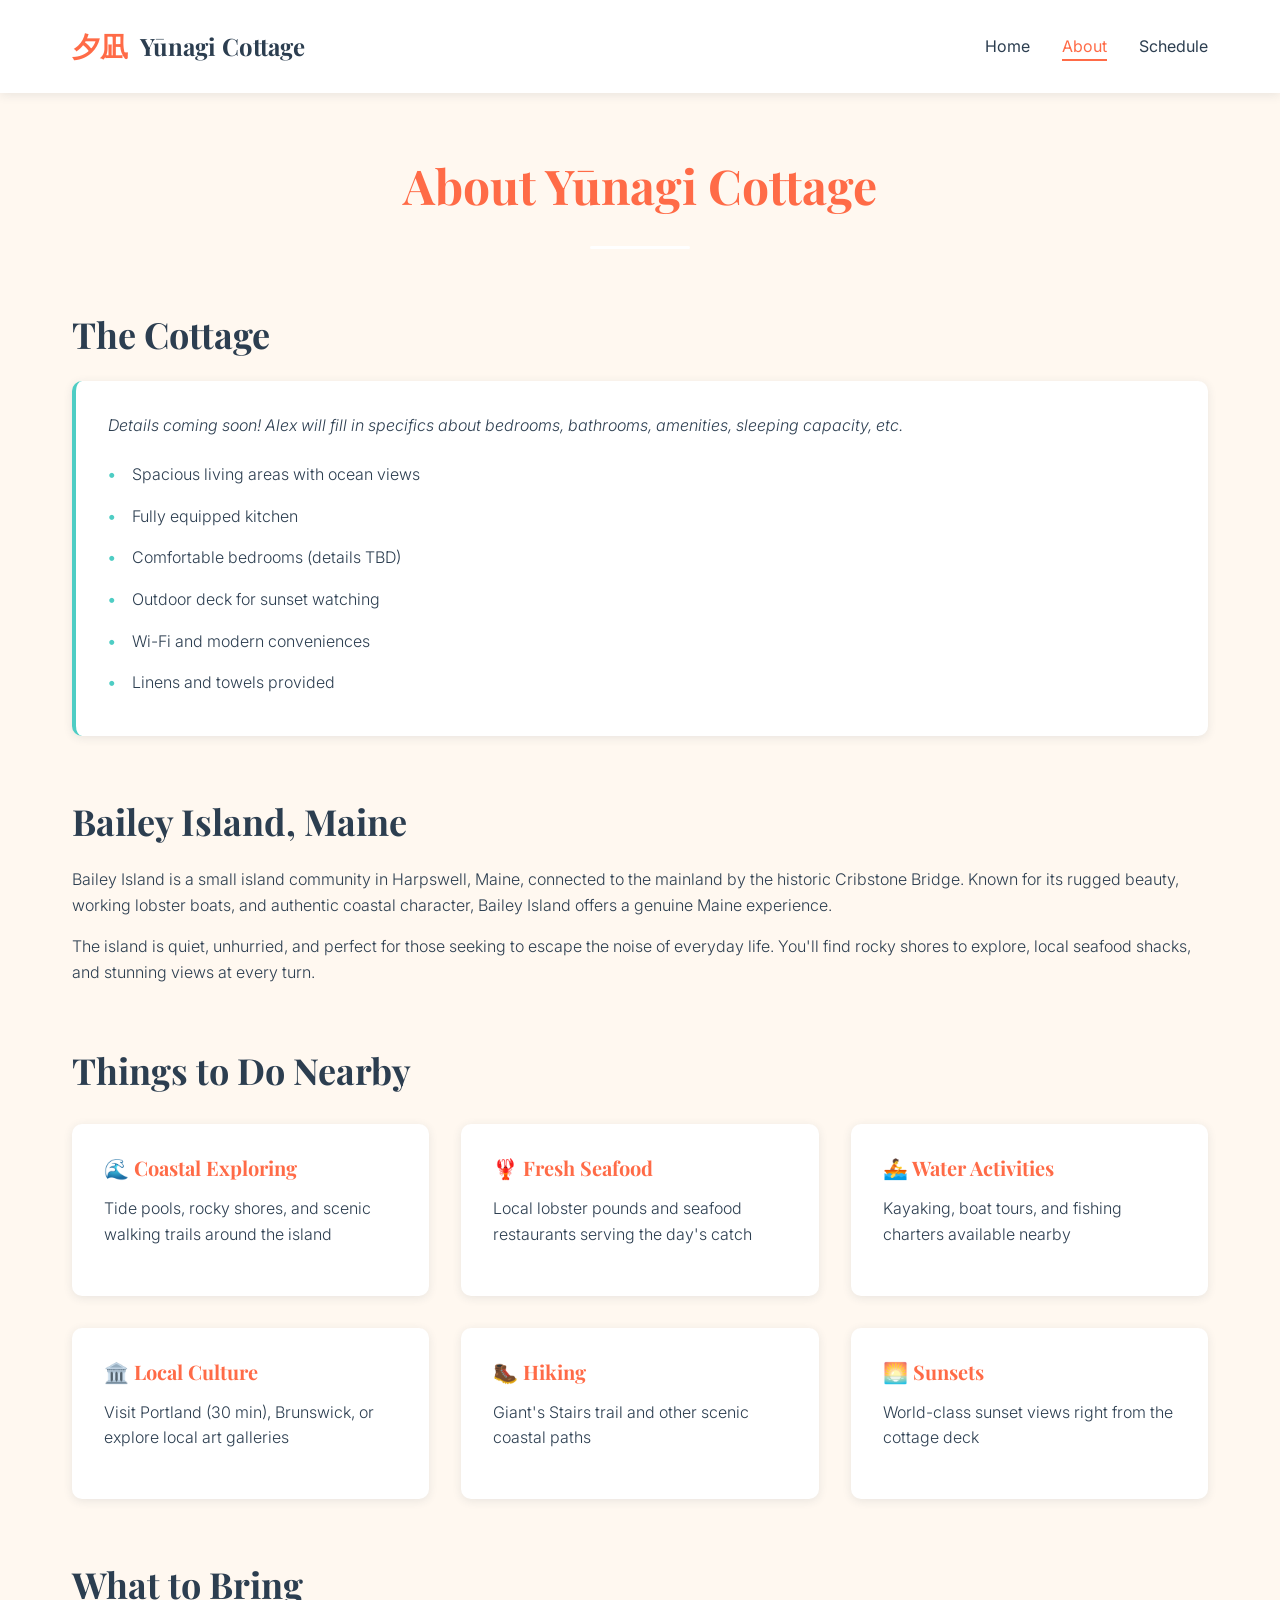
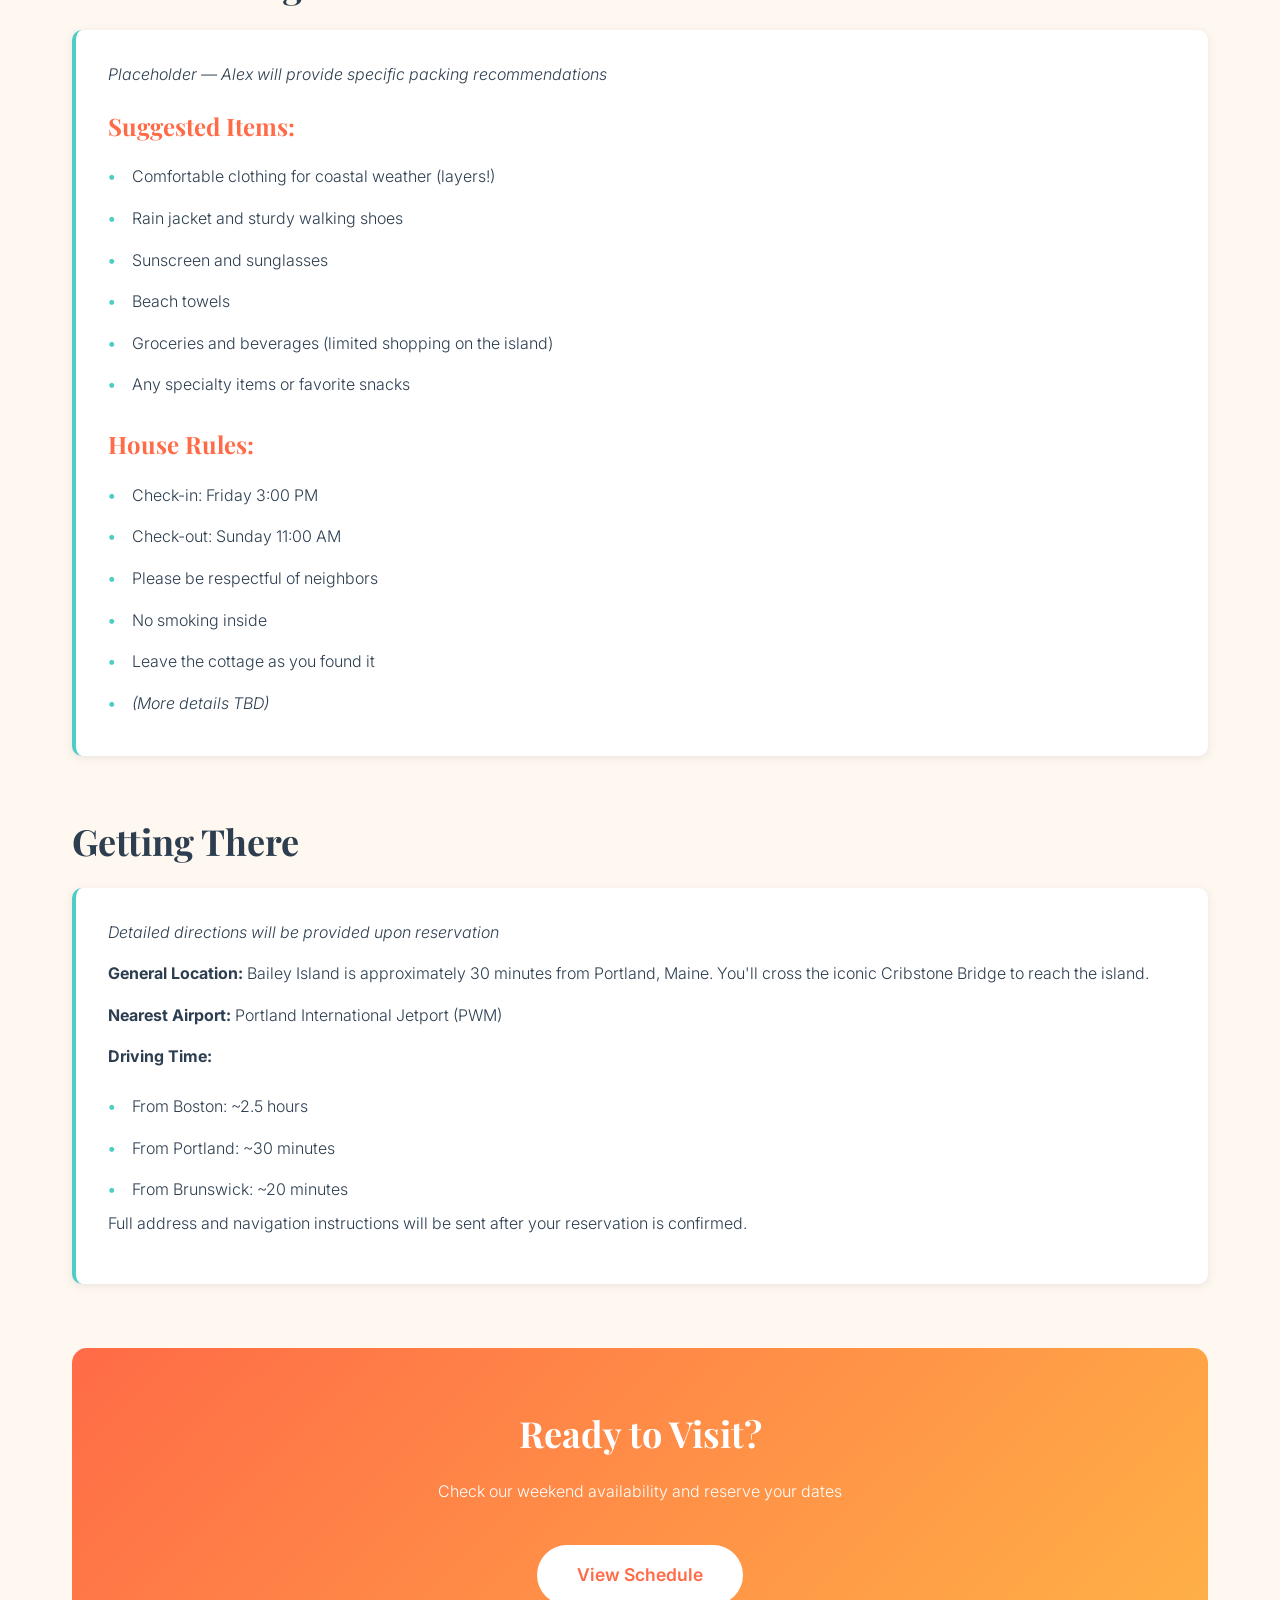
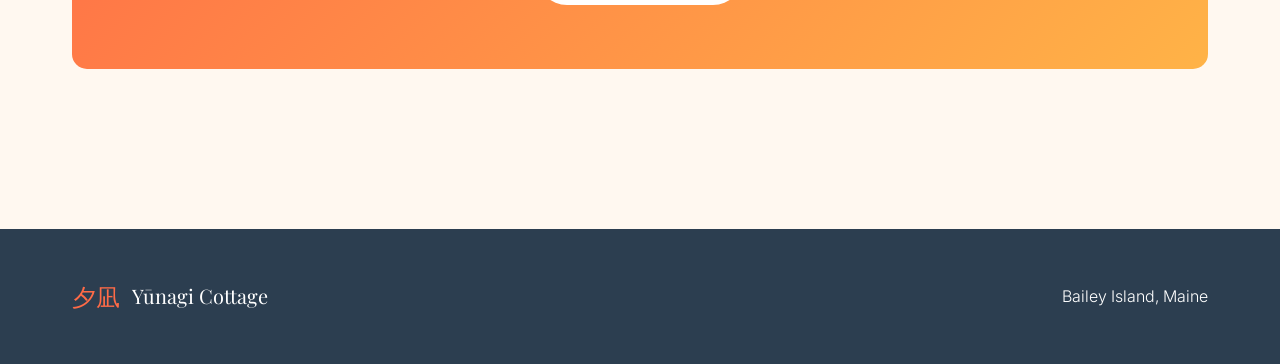
==== about.html @ 48f8e86a "Initial commit: Yūnagi Cottage website" ====
<!DOCTYPE html>
<html lang="en">
<head>
    <meta charset="UTF-8">
    <meta name="viewport" content="width=device-width, initial-scale=1.0">
    <title>About · Yūnagi Cottage</title>
    <link rel="stylesheet" href="css/style.css">
    <link rel="preconnect" href="https://fonts.googleapis.com">
    <link rel="preconnect" href="https://fonts.gstatic.com" crossorigin>
    <link href="https://fonts.googleapis.com/css2?family=Playfair+Display:wght@400;700&family=Inter:wght@300;400;600&display=swap" rel="stylesheet">
</head>
<body>
    <nav class="navbar">
        <div class="container">
            <div class="nav-brand">
                <span class="kanji">夕凪</span>
                <span class="brand-text">Yūnagi Cottage</span>
            </div>
            <ul class="nav-links">
                <li><a href="index.html">Home</a></li>
                <li><a href="about.html" class="active">About</a></li>
                <li><a href="schedule.html">Schedule</a></li>
            </ul>
        </div>
    </nav>

    <main class="container page-content">
        <div class="page-header">
            <h1>About Yūnagi Cottage</h1>
            <div class="wave-divider"></div>
        </div>

        <section class="about-section">
            <h2>The Cottage</h2>
            <div class="info-box">
                <p><em>Details coming soon! Alex will fill in specifics about bedrooms, bathrooms, amenities, sleeping capacity, etc.</em></p>
                
                <ul class="amenities-list">
                    <li>Spacious living areas with ocean views</li>
                    <li>Fully equipped kitchen</li>
                    <li>Comfortable bedrooms (details TBD)</li>
                    <li>Outdoor deck for sunset watching</li>
                    <li>Wi-Fi and modern conveniences</li>
                    <li>Linens and towels provided</li>
                </ul>
            </div>
        </section>

        <section class="about-section">
            <h2>Bailey Island, Maine</h2>
            <p>Bailey Island is a small island community in Harpswell, Maine, connected to the mainland by the historic Cribstone Bridge. Known for its rugged beauty, working lobster boats, and authentic coastal character, Bailey Island offers a genuine Maine experience.</p>
            
            <p>The island is quiet, unhurried, and perfect for those seeking to escape the noise of everyday life. You'll find rocky shores to explore, local seafood shacks, and stunning views at every turn.</p>
        </section>

        <section class="about-section">
            <h2>Things to Do Nearby</h2>
            <div class="activities-grid">
                <div class="activity-card">
                    <h3>🌊 Coastal Exploring</h3>
                    <p>Tide pools, rocky shores, and scenic walking trails around the island</p>
                </div>
                <div class="activity-card">
                    <h3>🦞 Fresh Seafood</h3>
                    <p>Local lobster pounds and seafood restaurants serving the day's catch</p>
                </div>
                <div class="activity-card">
                    <h3>🚣 Water Activities</h3>
                    <p>Kayaking, boat tours, and fishing charters available nearby</p>
                </div>
                <div class="activity-card">
                    <h3>🏛️ Local Culture</h3>
                    <p>Visit Portland (30 min), Brunswick, or explore local art galleries</p>
                </div>
                <div class="activity-card">
                    <h3>🥾 Hiking</h3>
                    <p>Giant's Stairs trail and other scenic coastal paths</p>
                </div>
                <div class="activity-card">
                    <h3>🌅 Sunsets</h3>
                    <p>World-class sunset views right from the cottage deck</p>
                </div>
            </div>
        </section>

        <section class="about-section">
            <h2>What to Bring</h2>
            <div class="info-box">
                <p><em>Placeholder — Alex will provide specific packing recommendations</em></p>
                
                <h3>Suggested Items:</h3>
                <ul>
                    <li>Comfortable clothing for coastal weather (layers!)</li>
                    <li>Rain jacket and sturdy walking shoes</li>
                    <li>Sunscreen and sunglasses</li>
                    <li>Beach towels</li>
                    <li>Groceries and beverages (limited shopping on the island)</li>
                    <li>Any specialty items or favorite snacks</li>
                </ul>
                
                <h3>House Rules:</h3>
                <ul>
                    <li>Check-in: Friday 3:00 PM</li>
                    <li>Check-out: Sunday 11:00 AM</li>
                    <li>Please be respectful of neighbors</li>
                    <li>No smoking inside</li>
                    <li>Leave the cottage as you found it</li>
                    <li><em>(More details TBD)</em></li>
                </ul>
            </div>
        </section>

        <section class="about-section">
            <h2>Getting There</h2>
            <div class="info-box">
                <p><em>Detailed directions will be provided upon reservation</em></p>
                
                <p><strong>General Location:</strong> Bailey Island is approximately 30 minutes from Portland, Maine. You'll cross the iconic Cribstone Bridge to reach the island.</p>
                
                <p><strong>Nearest Airport:</strong> Portland International Jetport (PWM)</p>
                
                <p><strong>Driving Time:</strong></p>
                <ul>
                    <li>From Boston: ~2.5 hours</li>
                    <li>From Portland: ~30 minutes</li>
                    <li>From Brunswick: ~20 minutes</li>
                </ul>
                
                <p>Full address and navigation instructions will be sent after your reservation is confirmed.</p>
            </div>
        </section>

        <div class="cta-section">
            <h2>Ready to Visit?</h2>
            <p>Check our weekend availability and reserve your dates</p>
            <a href="schedule.html" class="btn btn-primary">View Schedule</a>
        </div>
    </main>

    <footer>
        <div class="container">
            <div class="footer-content">
                <div class="footer-brand">
                    <span class="kanji">夕凪</span>
                    <span>Yūnagi Cottage</span>
                </div>
                <div class="footer-location">
                    Bailey Island, Maine
                </div>
            </div>
        </div>
    </footer>
</body>
</html>
---- css/style.css ----
/* Yūnagi Cottage Stylesheet */

/* ========== Color Palette ========== */
:root {
    --coral: #FF6B47;
    --gold: #FFB347;
    --ocean-teal: #4ECDC4;
    --sand: #F7DC6F;
    --warm-white: #FFF8F0;
    --charcoal: #2C3E50;
    --light-gray: #ECF0F1;
    --shadow: rgba(44, 62, 80, 0.1);
    --overlay: rgba(44, 62, 80, 0.4);
}

/* ========== Base Styles ========== */
* {
    margin: 0;
    padding: 0;
    box-sizing: border-box;
}

body {
    font-family: 'Inter', -apple-system, BlinkMacSystemFont, 'Segoe UI', sans-serif;
    font-weight: 300;
    color: var(--charcoal);
    background-color: var(--warm-white);
    line-height: 1.6;
}

h1, h2, h3, h4 {
    font-family: 'Playfair Display', serif;
    font-weight: 700;
    line-height: 1.2;
}

h1 {
    font-size: 3rem;
    margin-bottom: 1rem;
}

h2 {
    font-size: 2.25rem;
    margin-bottom: 1.5rem;
    color: var(--charcoal);
}

h3 {
    font-size: 1.5rem;
    margin-bottom: 1rem;
}

p {
    margin-bottom: 1rem;
}

.container {
    max-width: 1200px;
    margin: 0 auto;
    padding: 0 2rem;
}

/* ========== Navigation ========== */
.navbar {
    background: white;
    padding: 1.5rem 0;
    box-shadow: 0 2px 10px var(--shadow);
    position: sticky;
    top: 0;
    z-index: 100;
}

.navbar .container {
    display: flex;
    justify-content: space-between;
    align-items: center;
}

.nav-brand {
    display: flex;
    align-items: center;
    gap: 0.75rem;
    font-family: 'Playfair Display', serif;
    font-size: 1.5rem;
    font-weight: 700;
    color: var(--charcoal);
}

.nav-brand .kanji {
    color: var(--coral);
    font-size: 1.75rem;
}

.nav-links {
    display: flex;
    list-style: none;
    gap: 2rem;
}

.nav-links a {
    text-decoration: none;
    color: var(--charcoal);
    font-weight: 400;
    transition: color 0.3s ease;
    position: relative;
}

.nav-links a:hover,
.nav-links a.active {
    color: var(--coral);
}

.nav-links a::after {
    content: '';
    position: absolute;
    bottom: -5px;
    left: 0;
    width: 0;
    height: 2px;
    background: var(--coral);
    transition: width 0.3s ease;
}

.nav-links a:hover::after,
.nav-links a.active::after {
    width: 100%;
}

/* ========== Hero Section ========== */
.hero {
    position: relative;
    height: 600px;
    background: linear-gradient(135deg, var(--coral) 0%, var(--gold) 50%, var(--ocean-teal) 100%);
    display: flex;
    align-items: center;
    justify-content: center;
    overflow: hidden;
}

.hero::before {
    content: '';
    position: absolute;
    bottom: 0;
    left: 0;
    right: 0;
    height: 150px;
    background: url('data:image/svg+xml,<svg xmlns="http://www.w3.org/2000/svg" viewBox="0 0 1200 120"><path d="M0,50 Q300,10 600,50 T1200,50 L1200,120 L0,120 Z" fill="%23FFF8F0"/></svg>') no-repeat bottom;
    background-size: cover;
}

.hero-overlay {
    position: absolute;
    top: 0;
    left: 0;
    right: 0;
    bottom: 0;
    background: var(--overlay);
}

.hero-content {
    position: relative;
    z-index: 2;
    text-align: center;
    color: white;
}

.kanji-watermark {
    font-size: 8rem;
    opacity: 0.15;
    position: absolute;
    top: 50%;
    left: 50%;
    transform: translate(-50%, -50%);
    font-family: serif;
    pointer-events: none;
}

.hero h1 {
    font-size: 4rem;
    margin-bottom: 0.5rem;
    text-shadow: 2px 2px 10px rgba(0,0,0,0.3);
}

.subtitle {
    font-size: 1.5rem;
    font-weight: 300;
    font-style: italic;
    margin-bottom: 2rem;
}

.wave-divider {
    width: 100px;
    height: 3px;
    background: white;
    margin: 2rem auto;
    border-radius: 2px;
}

/* ========== Intro Section ========== */
.intro-section {
    padding: 5rem 0;
    text-align: center;
}

.intro-content h2 {
    color: var(--coral);
    margin-bottom: 0.5rem;
}

.meaning {
    font-size: 1.25rem;
    font-style: italic;
    color: var(--ocean-teal);
    margin-bottom: 3rem;
}

.welcome-text {
    max-width: 800px;
    margin: 0 auto 3rem;
    font-size: 1.1rem;
    line-height: 1.8;
}

.welcome-text p {
    margin-bottom: 1.5rem;
}

/* ========== Buttons ========== */
.cta-buttons {
    display: flex;
    gap: 1.5rem;
    justify-content: center;
    flex-wrap: wrap;
}

.btn {
    padding: 1rem 2.5rem;
    font-size: 1.1rem;
    font-weight: 600;
    text-decoration: none;
    border-radius: 50px;
    transition: all 0.3s ease;
    border: none;
    cursor: pointer;
    display: inline-block;
}

.btn-primary {
    background: var(--coral);
    color: white;
}

.btn-primary:hover {
    background: #FF5533;
    transform: translateY(-2px);
    box-shadow: 0 5px 20px rgba(255, 107, 71, 0.4);
}

.btn-secondary {
    background: transparent;
    color: var(--charcoal);
    border: 2px solid var(--charcoal);
}

.btn-secondary:hover {
    background: var(--charcoal);
    color: white;
    transform: translateY(-2px);
}

/* ========== Highlights ========== */
.highlights {
    padding: 4rem 0;
    background: white;
}

.highlight-grid {
    display: grid;
    grid-template-columns: repeat(auto-fit, minmax(300px, 1fr));
    gap: 3rem;
}

.highlight-card {
    text-align: center;
    padding: 2rem;
}

.highlight-icon {
    font-size: 4rem;
    margin-bottom: 1rem;
}

.highlight-card h3 {
    color: var(--coral);
    margin-bottom: 1rem;
}

/* ========== Page Content ========== */
.page-content {
    padding: 4rem 2rem;
}

.page-header {
    text-align: center;
    margin-bottom: 4rem;
}

.page-header h1 {
    color: var(--coral);
}

.about-section {
    margin-bottom: 4rem;
}

.info-box {
    background: white;
    padding: 2rem;
    border-radius: 10px;
    border-left: 4px solid var(--ocean-teal);
    box-shadow: 0 2px 10px var(--shadow);
}

.info-box h3 {
    color: var(--coral);
    margin-top: 1.5rem;
}

.amenities-list,
.info-box ul {
    list-style: none;
    padding-left: 0;
}

.amenities-list li,
.info-box ul li {
    padding: 0.5rem 0;
    padding-left: 1.5rem;
    position: relative;
}

.amenities-list li::before,
.info-box ul li::before {
    content: '•';
    color: var(--ocean-teal);
    font-weight: bold;
    position: absolute;
    left: 0;
}

/* ========== Activities Grid ========== */
.activities-grid {
    display: grid;
    grid-template-columns: repeat(auto-fit, minmax(280px, 1fr));
    gap: 2rem;
    margin-top: 2rem;
}

.activity-card {
    background: white;
    padding: 2rem;
    border-radius: 10px;
    box-shadow: 0 2px 10px var(--shadow);
    transition: transform 0.3s ease, box-shadow 0.3s ease;
}

.activity-card:hover {
    transform: translateY(-5px);
    box-shadow: 0 5px 20px rgba(0,0,0,0.15);
}

.activity-card h3 {
    color: var(--coral);
    font-size: 1.25rem;
}

/* ========== Weekends Grid ========== */
.weekends-grid {
    display: grid;
    grid-template-columns: repeat(auto-fill, minmax(300px, 1fr));
    gap: 2rem;
    margin-top: 3rem;
}

.weekend-card {
    background: white;
    border-radius: 15px;
    padding: 2rem;
    box-shadow: 0 4px 15px var(--shadow);
    transition: all 0.3s ease;
    border: 2px solid transparent;
}

.weekend-card:hover {
    transform: translateY(-5px);
    box-shadow: 0 8px 25px rgba(0,0,0,0.15);
}

.weekend-card.available {
    border-color: var(--ocean-teal);
}

.weekend-card.taken {
    border-color: var(--light-gray);
    background: #f9f9f9;
}

.weekend-date {
    font-family: 'Playfair Display', serif;
    font-size: 1.5rem;
    font-weight: 700;
    color: var(--charcoal);
    margin-bottom: 1rem;
}

.weekend-status {
    display: inline-block;
    padding: 0.5rem 1.5rem;
    border-radius: 25px;
    font-weight: 600;
    font-size: 0.9rem;
    margin-bottom: 1.5rem;
}

.weekend-status.available {
    background: var(--ocean-teal);
    color: white;
}

.weekend-status.taken {
    background: var(--light-gray);
    color: var(--charcoal);
}

.weekend-card .btn {
    width: 100%;
    margin-top: 1rem;
}

.weekend-card.taken .btn {
    opacity: 0.5;
    cursor: not-allowed;
}

/* ========== Loading & Error States ========== */
.loading {
    text-align: center;
    padding: 4rem 0;
}

.spinner {
    border: 4px solid var(--light-gray);
    border-top: 4px solid var(--coral);
    border-radius: 50%;
    width: 50px;
    height: 50px;
    animation: spin 1s linear infinite;
    margin: 0 auto 1rem;
}

@keyframes spin {
    0% { transform: rotate(0deg); }
    100% { transform: rotate(360deg); }
}

.error-banner {
    background: #ffe6e6;
    color: #cc0000;
    padding: 1.5rem;
    border-radius: 10px;
    margin-bottom: 2rem;
    border-left: 4px solid #cc0000;
}

/* ========== Modal ========== */
.modal {
    display: none;
    position: fixed;
    z-index: 1000;
    left: 0;
    top: 0;
    width: 100%;
    height: 100%;
    background: rgba(0,0,0,0.6);
    animation: fadeIn 0.3s ease;
}

@keyframes fadeIn {
    from { opacity: 0; }
    to { opacity: 1; }
}

.modal-content {
    background: white;
    margin: 5% auto;
    padding: 3rem;
    border-radius: 15px;
    max-width: 500px;
    position: relative;
    animation: slideDown 0.3s ease;
}

@keyframes slideDown {
    from {
        transform: translateY(-50px);
        opacity: 0;
    }
    to {
        transform: translateY(0);
        opacity: 1;
    }
}

.close-modal {
    position: absolute;
    top: 1.5rem;
    right: 2rem;
    font-size: 2rem;
    font-weight: 300;
    color: var(--charcoal);
    cursor: pointer;
    transition: color 0.3s ease;
}

.close-modal:hover {
    color: var(--coral);
}

.modal-weekend-label {
    font-family: 'Playfair Display', serif;
    font-size: 1.5rem;
    color: var(--coral);
    margin-bottom: 2rem;
    text-align: center;
}

/* ========== Forms ========== */
.form-group {
    margin-bottom: 1.5rem;
}

.form-group label {
    display: block;
    font-weight: 600;
    margin-bottom: 0.5rem;
    color: var(--charcoal);
}

.form-group input {
    width: 100%;
    padding: 0.75rem 1rem;
    border: 2px solid var(--light-gray);
    border-radius: 8px;
    font-size: 1rem;
    font-family: 'Inter', sans-serif;
    transition: border-color 0.3s ease;
}

.form-group input:focus {
    outline: none;
    border-color: var(--ocean-teal);
}

.form-group small {
    display: block;
    margin-top: 0.5rem;
    color: #777;
    font-size: 0.875rem;
}

.form-error {
    background: #ffe6e6;
    color: #cc0000;
    padding: 1rem;
    border-radius: 8px;
    margin-bottom: 1.5rem;
    font-size: 0.9rem;
}

.form-actions {
    display: flex;
    gap: 1rem;
    justify-content: flex-end;
    margin-top: 2rem;
}

.btn-spinner {
    display: inline-block;
    width: 16px;
    height: 16px;
    border: 2px solid white;
    border-top-color: transparent;
    border-radius: 50%;
    animation: spin 0.6s linear infinite;
}

/* ========== CTA Section ========== */
.cta-section {
    text-align: center;
    padding: 4rem 2rem;
    background: linear-gradient(135deg, var(--coral) 0%, var(--gold) 100%);
    border-radius: 15px;
    color: white;
    margin-top: 4rem;
}

.cta-section h2 {
    color: white;
}

.cta-section .btn-primary {
    background: white;
    color: var(--coral);
    margin-top: 1.5rem;
}

.cta-section .btn-primary:hover {
    background: var(--warm-white);
}

/* ========== Footer ========== */
footer {
    background: var(--charcoal);
    color: white;
    padding: 3rem 0;
    margin-top: 6rem;
}

.footer-content {
    display: flex;
    justify-content: space-between;
    align-items: center;
}

.footer-brand {
    display: flex;
    align-items: center;
    gap: 0.75rem;
    font-family: 'Playfair Display', serif;
    font-size: 1.25rem;
}

.footer-brand .kanji {
    color: var(--coral);
    font-size: 1.5rem;
}

/* ========== Responsive Design ========== */
@media (max-width: 768px) {
    .container {
        padding: 0 1.5rem;
    }

    .nav-links {
        gap: 1rem;
    }

    .hero {
        height: 400px;
    }

    .hero h1 {
        font-size: 2.5rem;
    }

    .subtitle {
        font-size: 1.1rem;
    }

    h1 {
        font-size: 2rem;
    }

    h2 {
        font-size: 1.75rem;
    }

    .cta-buttons {
        flex-direction: column;
        align-items: stretch;
    }

    .btn {
        width: 100%;
        text-align: center;
    }

    .highlight-grid,
    .activities-grid,
    .weekends-grid {
        grid-template-columns: 1fr;
    }

    .footer-content {
        flex-direction: column;
        gap: 1rem;
        text-align: center;
    }

    .modal-content {
        margin: 10% 1rem;
        padding: 2rem 1.5rem;
    }

    .form-actions {
        flex-direction: column;
    }

    .kanji-watermark {
        font-size: 5rem;
    }
}
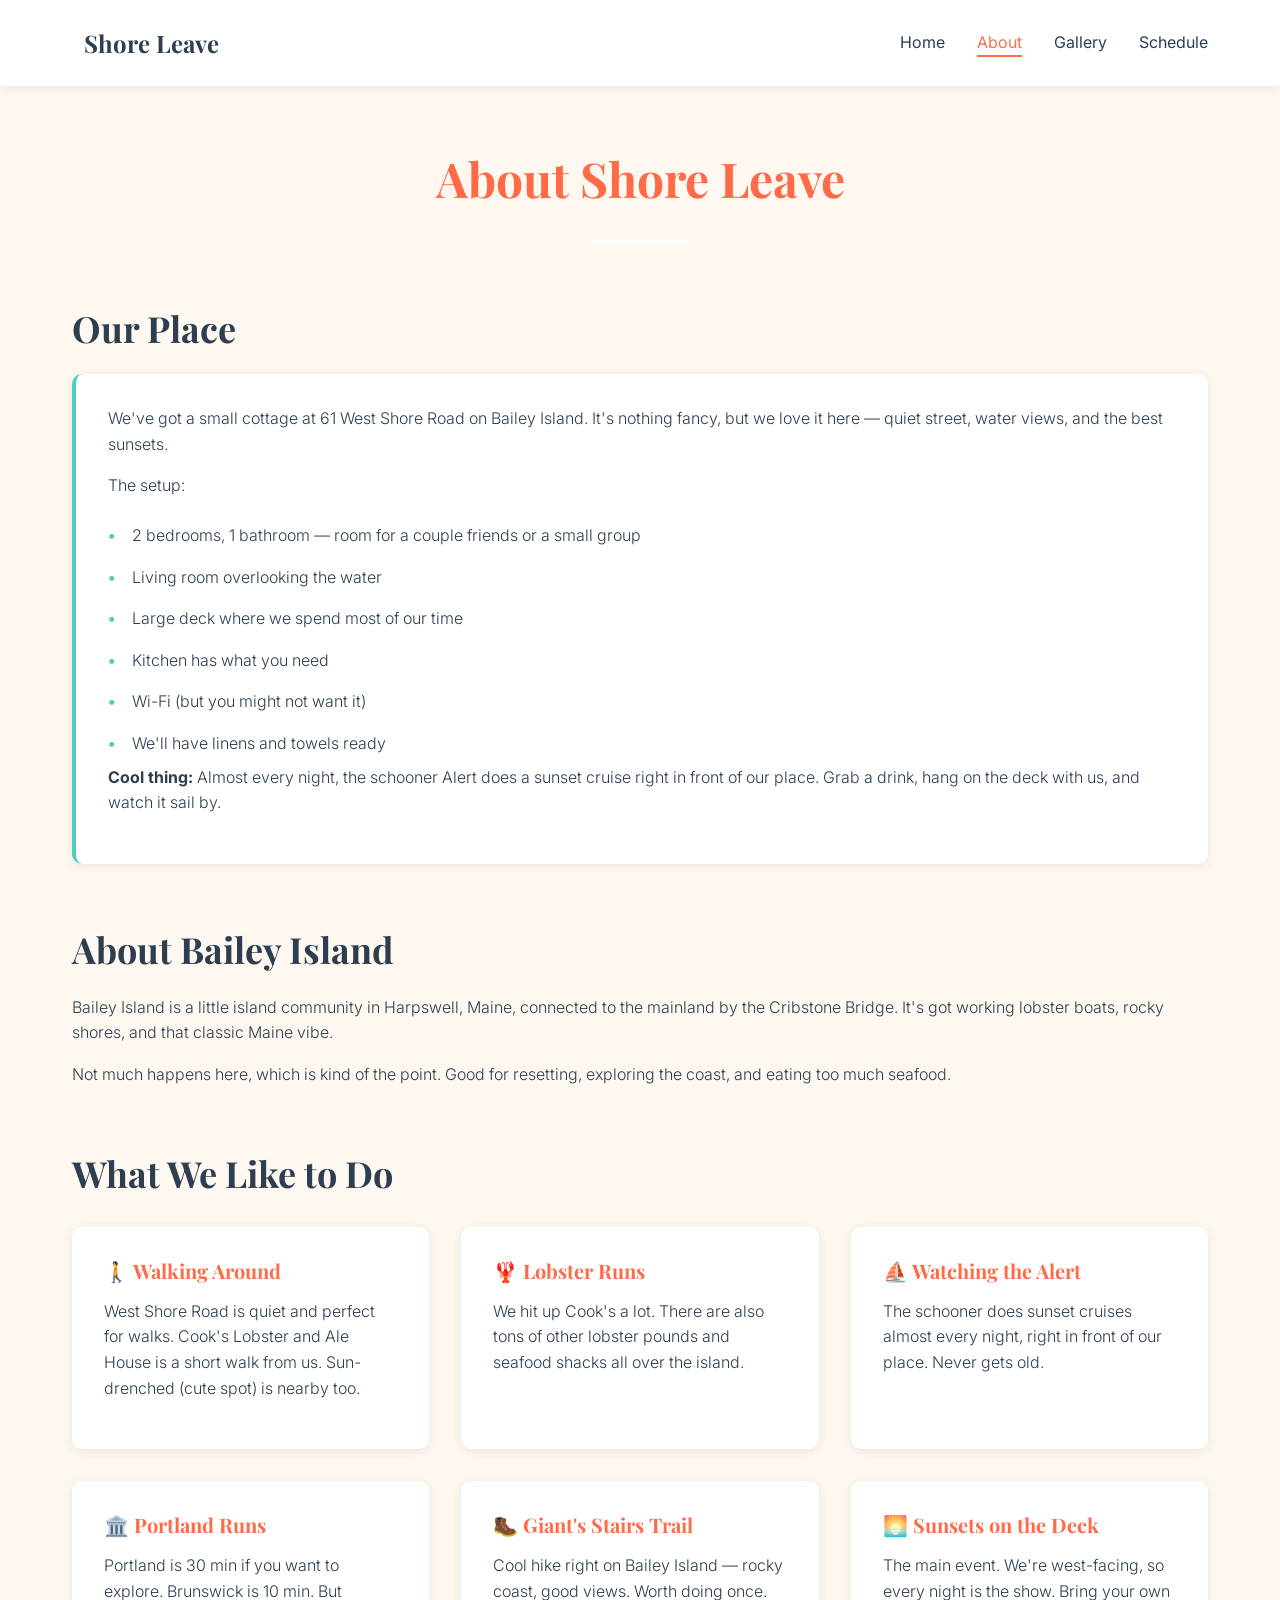
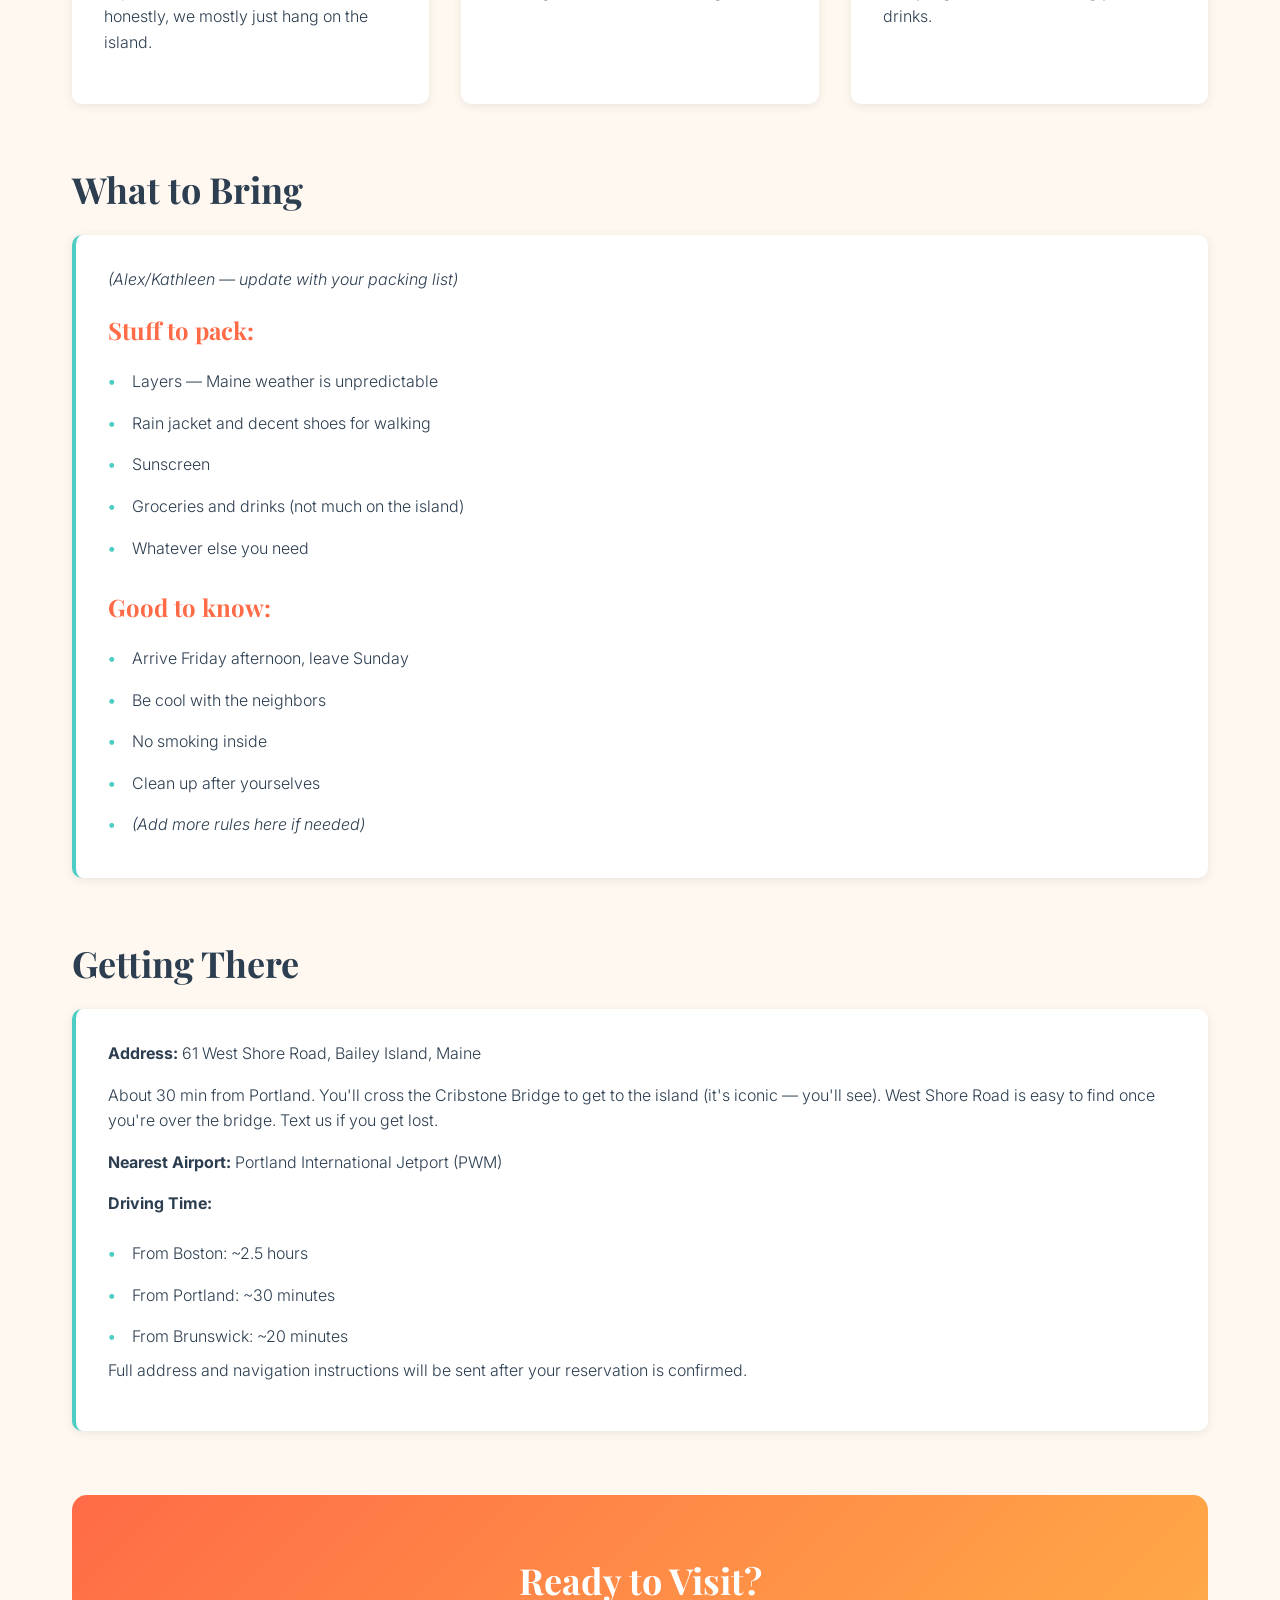
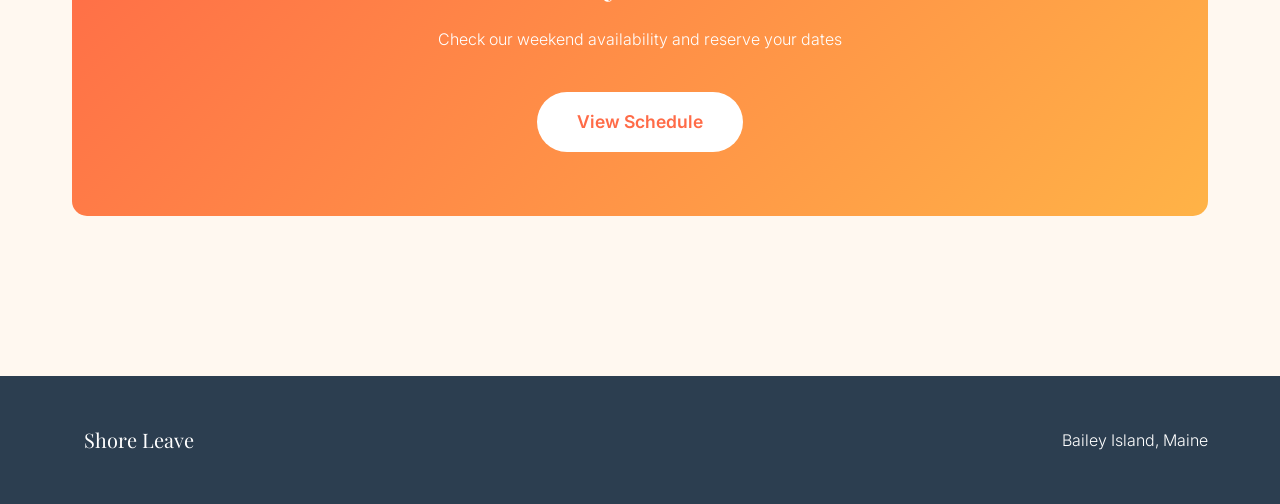
==== commit 9aefc71c: "Fix tone to 'come hang with us', add address, create Gallery page" ====
--- a/about.html
+++ b/about.html
@@ -3,7 +3,7 @@
 <head>
     <meta charset="UTF-8">
     <meta name="viewport" content="width=device-width, initial-scale=1.0">
-    <title>About · Yūnagi Cottage</title>
+    <title>About · Shore Leave</title>
     <link rel="stylesheet" href="css/style.css">
     <link rel="preconnect" href="https://fonts.googleapis.com">
     <link rel="preconnect" href="https://fonts.gstatic.com" crossorigin>
@@ -13,12 +13,13 @@
     <nav class="navbar">
         <div class="container">
             <div class="nav-brand">
-                <span class="kanji">夕凪</span>
-                <span class="brand-text">Yūnagi Cottage</span>
+                <span class="kanji"></span>
+                <span class="brand-text">Shore Leave</span>
             </div>
             <ul class="nav-links">
                 <li><a href="index.html">Home</a></li>
                 <li><a href="about.html" class="active">About</a></li>
+                <li><a href="gallery.html">Gallery</a></li>
                 <li><a href="schedule.html">Schedule</a></li>
             </ul>
         </div>
@@ -26,59 +27,62 @@
 
     <main class="container page-content">
         <div class="page-header">
-            <h1>About Yūnagi Cottage</h1>
+            <h1>About Shore Leave</h1>
             <div class="wave-divider"></div>
         </div>
 
         <section class="about-section">
-            <h2>The Cottage</h2>
+            <h2>Our Place</h2>
             <div class="info-box">
-                <p><em>Details coming soon! Alex will fill in specifics about bedrooms, bathrooms, amenities, sleeping capacity, etc.</em></p>
+                <p>We've got a small cottage at 61 West Shore Road on Bailey Island. It's nothing fancy, but we love it here — quiet street, water views, and the best sunsets.</p>
                 
+                <p>The setup:</p>
                 <ul class="amenities-list">
-                    <li>Spacious living areas with ocean views</li>
-                    <li>Fully equipped kitchen</li>
-                    <li>Comfortable bedrooms (details TBD)</li>
-                    <li>Outdoor deck for sunset watching</li>
-                    <li>Wi-Fi and modern conveniences</li>
-                    <li>Linens and towels provided</li>
+                    <li>2 bedrooms, 1 bathroom — room for a couple friends or a small group</li>
+                    <li>Living room overlooking the water</li>
+                    <li>Large deck where we spend most of our time</li>
+                    <li>Kitchen has what you need</li>
+                    <li>Wi-Fi (but you might not want it)</li>
+                    <li>We'll have linens and towels ready</li>
                 </ul>
+                
+                <p><strong>Cool thing:</strong> Almost every night, the schooner Alert does a sunset cruise right in front of our place. Grab a drink, hang on the deck with us, and watch it sail by.</p>
             </div>
         </section>
 
         <section class="about-section">
-            <h2>Bailey Island, Maine</h2>
-            <p>Bailey Island is a small island community in Harpswell, Maine, connected to the mainland by the historic Cribstone Bridge. Known for its rugged beauty, working lobster boats, and authentic coastal character, Bailey Island offers a genuine Maine experience.</p>
+            <h2>About Bailey Island</h2>
+            <p>Bailey Island is a little island community in Harpswell, Maine, connected to the mainland by the Cribstone Bridge. It's got working lobster boats, rocky shores, and that classic Maine vibe.</p>
             
-            <p>The island is quiet, unhurried, and perfect for those seeking to escape the noise of everyday life. You'll find rocky shores to explore, local seafood shacks, and stunning views at every turn.</p>
+            <p>Not much happens here, which is kind of the point. Good for resetting, exploring the coast, and eating too much seafood.</p>
         </section>
 
         <section class="about-section">
-            <h2>Things to Do Nearby</h2>
+            <h2>What We Like to Do</h2>
             <div class="activities-grid">
                 <div class="activity-card">
-                    <h3>🌊 Coastal Exploring</h3>
-                    <p>Tide pools, rocky shores, and scenic walking trails around the island</p>
+                    <h3>🚶 Walking Around</h3>
+                    <p>West Shore Road is quiet and perfect for walks. Cook's Lobster and Ale House is a short walk from us. Sun-drenched (cute spot) is nearby too.</p>
                 </div>
                 <div class="activity-card">
-                    <h3>🦞 Fresh Seafood</h3>
-                    <p>Local lobster pounds and seafood restaurants serving the day's catch</p>
+                    <h3>🦞 Lobster Runs</h3>
+                    <p>We hit up Cook's a lot. There are also tons of other lobster pounds and seafood shacks all over the island.</p>
                 </div>
                 <div class="activity-card">
-                    <h3>🚣 Water Activities</h3>
-                    <p>Kayaking, boat tours, and fishing charters available nearby</p>
+                    <h3>⛵ Watching the Alert</h3>
+                    <p>The schooner does sunset cruises almost every night, right in front of our place. Never gets old.</p>
                 </div>
                 <div class="activity-card">
-                    <h3>🏛️ Local Culture</h3>
-                    <p>Visit Portland (30 min), Brunswick, or explore local art galleries</p>
+                    <h3>🏛️ Portland Runs</h3>
+                    <p>Portland is 30 min if you want to explore. Brunswick is 10 min. But honestly, we mostly just hang on the island.</p>
                 </div>
                 <div class="activity-card">
-                    <h3>🥾 Hiking</h3>
-                    <p>Giant's Stairs trail and other scenic coastal paths</p>
+                    <h3>🥾 Giant's Stairs Trail</h3>
+                    <p>Cool hike right on Bailey Island — rocky coast, good views. Worth doing once.</p>
                 </div>
                 <div class="activity-card">
-                    <h3>🌅 Sunsets</h3>
-                    <p>World-class sunset views right from the cottage deck</p>
+                    <h3>🌅 Sunsets on the Deck</h3>
+                    <p>The main event. We're west-facing, so every night is the show. Bring your own drinks.</p>
                 </div>
             </div>
         </section>
@@ -86,26 +90,24 @@
         <section class="about-section">
             <h2>What to Bring</h2>
             <div class="info-box">
-                <p><em>Placeholder — Alex will provide specific packing recommendations</em></p>
+                <p><em>(Alex/Kathleen — update with your packing list)</em></p>
                 
-                <h3>Suggested Items:</h3>
+                <h3>Stuff to pack:</h3>
                 <ul>
-                    <li>Comfortable clothing for coastal weather (layers!)</li>
-                    <li>Rain jacket and sturdy walking shoes</li>
-                    <li>Sunscreen and sunglasses</li>
-                    <li>Beach towels</li>
-                    <li>Groceries and beverages (limited shopping on the island)</li>
-                    <li>Any specialty items or favorite snacks</li>
+                    <li>Layers — Maine weather is unpredictable</li>
+                    <li>Rain jacket and decent shoes for walking</li>
+                    <li>Sunscreen</li>
+                    <li>Groceries and drinks (not much on the island)</li>
+                    <li>Whatever else you need</li>
                 </ul>
                 
-                <h3>House Rules:</h3>
+                <h3>Good to know:</h3>
                 <ul>
-                    <li>Check-in: Friday 3:00 PM</li>
-                    <li>Check-out: Sunday 11:00 AM</li>
-                    <li>Please be respectful of neighbors</li>
+                    <li>Arrive Friday afternoon, leave Sunday</li>
+                    <li>Be cool with the neighbors</li>
                     <li>No smoking inside</li>
-                    <li>Leave the cottage as you found it</li>
-                    <li><em>(More details TBD)</em></li>
+                    <li>Clean up after yourselves</li>
+                    <li><em>(Add more rules here if needed)</em></li>
                 </ul>
             </div>
         </section>
@@ -113,9 +115,9 @@
         <section class="about-section">
             <h2>Getting There</h2>
             <div class="info-box">
-                <p><em>Detailed directions will be provided upon reservation</em></p>
+                <p><strong>Address:</strong> 61 West Shore Road, Bailey Island, Maine</p>
                 
-                <p><strong>General Location:</strong> Bailey Island is approximately 30 minutes from Portland, Maine. You'll cross the iconic Cribstone Bridge to reach the island.</p>
+                <p>About 30 min from Portland. You'll cross the Cribstone Bridge to get to the island (it's iconic — you'll see). West Shore Road is easy to find once you're over the bridge. Text us if you get lost.</p>
                 
                 <p><strong>Nearest Airport:</strong> Portland International Jetport (PWM)</p>
                 
@@ -141,8 +143,8 @@
         <div class="container">
             <div class="footer-content">
                 <div class="footer-brand">
-                    <span class="kanji">夕凪</span>
-                    <span>Yūnagi Cottage</span>
+                    <span class="kanji"></span>
+                    <span>Shore Leave</span>
                 </div>
                 <div class="footer-location">
                     Bailey Island, Maine
--- a/css/style.css
+++ b/css/style.css
@@ -376,10 +376,13 @@
 
 /* ========== Weekends Grid ========== */
 .weekends-grid {
-    display: grid;
-    grid-template-columns: repeat(auto-fill, minmax(300px, 1fr));
-    gap: 2rem;
+    display: flex;
+    flex-direction: column;
+    gap: 1.5rem;
     margin-top: 3rem;
+    max-width: 1000px;
+    margin-left: auto;
+    margin-right: auto;
 }
 
 .weekend-card {
@@ -389,6 +392,17 @@
     box-shadow: 0 4px 15px var(--shadow);
     transition: all 0.3s ease;
     border: 2px solid transparent;
+    display: grid;
+    grid-template-columns: 250px 1fr auto;
+    gap: 2rem;
+    align-items: start;
+}
+
+@media (max-width: 768px) {
+    .weekend-card {
+        grid-template-columns: 1fr;
+        gap: 1rem;
+    }
 }
 
 .weekend-card:hover {
@@ -410,7 +424,7 @@
     font-size: 1.5rem;
     font-weight: 700;
     color: var(--charcoal);
-    margin-bottom: 1rem;
+    margin-bottom: 0.5rem;
 }
 
 .weekend-status {
@@ -419,7 +433,8 @@
     border-radius: 25px;
     font-weight: 600;
     font-size: 0.9rem;
-    margin-bottom: 1.5rem;
+    margin-top: 0.5rem;
+    width: fit-content;
 }
 
 .weekend-status.available {
@@ -432,14 +447,104 @@
     color: var(--charcoal);
 }
 
+.weekend-events {
+    background: #f8f9fa;
+    border-radius: 8px;
+    padding: 1rem;
+    margin: 0;
+    text-align: left;
+}
+
+.events-label {
+    font-weight: 600;
+    color: var(--coral);
+    font-size: 0.9rem;
+    margin-bottom: 0.5rem;
+    text-transform: uppercase;
+    letter-spacing: 0.5px;
+}
+
+.events-list {
+    list-style: none;
+    padding: 0;
+    margin: 0;
+}
+
+.events-list li {
+    padding: 0.4rem 0;
+    padding-left: 1.2rem;
+    position: relative;
+    color: var(--charcoal);
+    font-size: 0.9rem;
+    line-height: 1.4;
+}
+
+.events-list li:before {
+    content: '🎭';
+    position: absolute;
+    left: 0;
+    font-size: 0.85rem;
+}
+
 .weekend-card .btn {
-    width: 100%;
-    margin-top: 1rem;
+    width: 200px;
+    margin-top: 0;
+    align-self: center;
+}
+
+@media (max-width: 768px) {
+    .weekend-card .btn {
+        width: 100%;
+    }
 }
 
 .weekend-card.taken .btn {
     opacity: 0.5;
     cursor: not-allowed;
+}
+
+/* ========== Gallery ========== */
+.gallery-grid {
+    display: grid;
+    grid-template-columns: repeat(auto-fill, minmax(300px, 1fr));
+    gap: 1.5rem;
+    margin-top: 3rem;
+}
+
+.gallery-grid img {
+    width: 100%;
+    height: 300px;
+    object-fit: cover;
+    border-radius: 10px;
+    box-shadow: 0 4px 15px var(--shadow);
+    transition: transform 0.3s ease, box-shadow 0.3s ease;
+    cursor: pointer;
+}
+
+.gallery-grid img:hover {
+    transform: scale(1.05);
+    box-shadow: 0 8px 25px rgba(0,0,0,0.2);
+}
+
+.gallery-placeholder {
+    grid-column: 1 / -1;
+    text-align: center;
+    padding: 4rem 2rem;
+    background: #f8f9fa;
+    border-radius: 10px;
+    border: 2px dashed var(--light-gray);
+}
+
+.gallery-placeholder p {
+    font-size: 1.5rem;
+    color: var(--charcoal);
+    margin-bottom: 0.5rem;
+}
+
+.placeholder-note {
+    font-size: 1rem !important;
+    color: var(--coral);
+    font-style: italic;
 }
 
 /* ========== Loading & Error States ========== */
